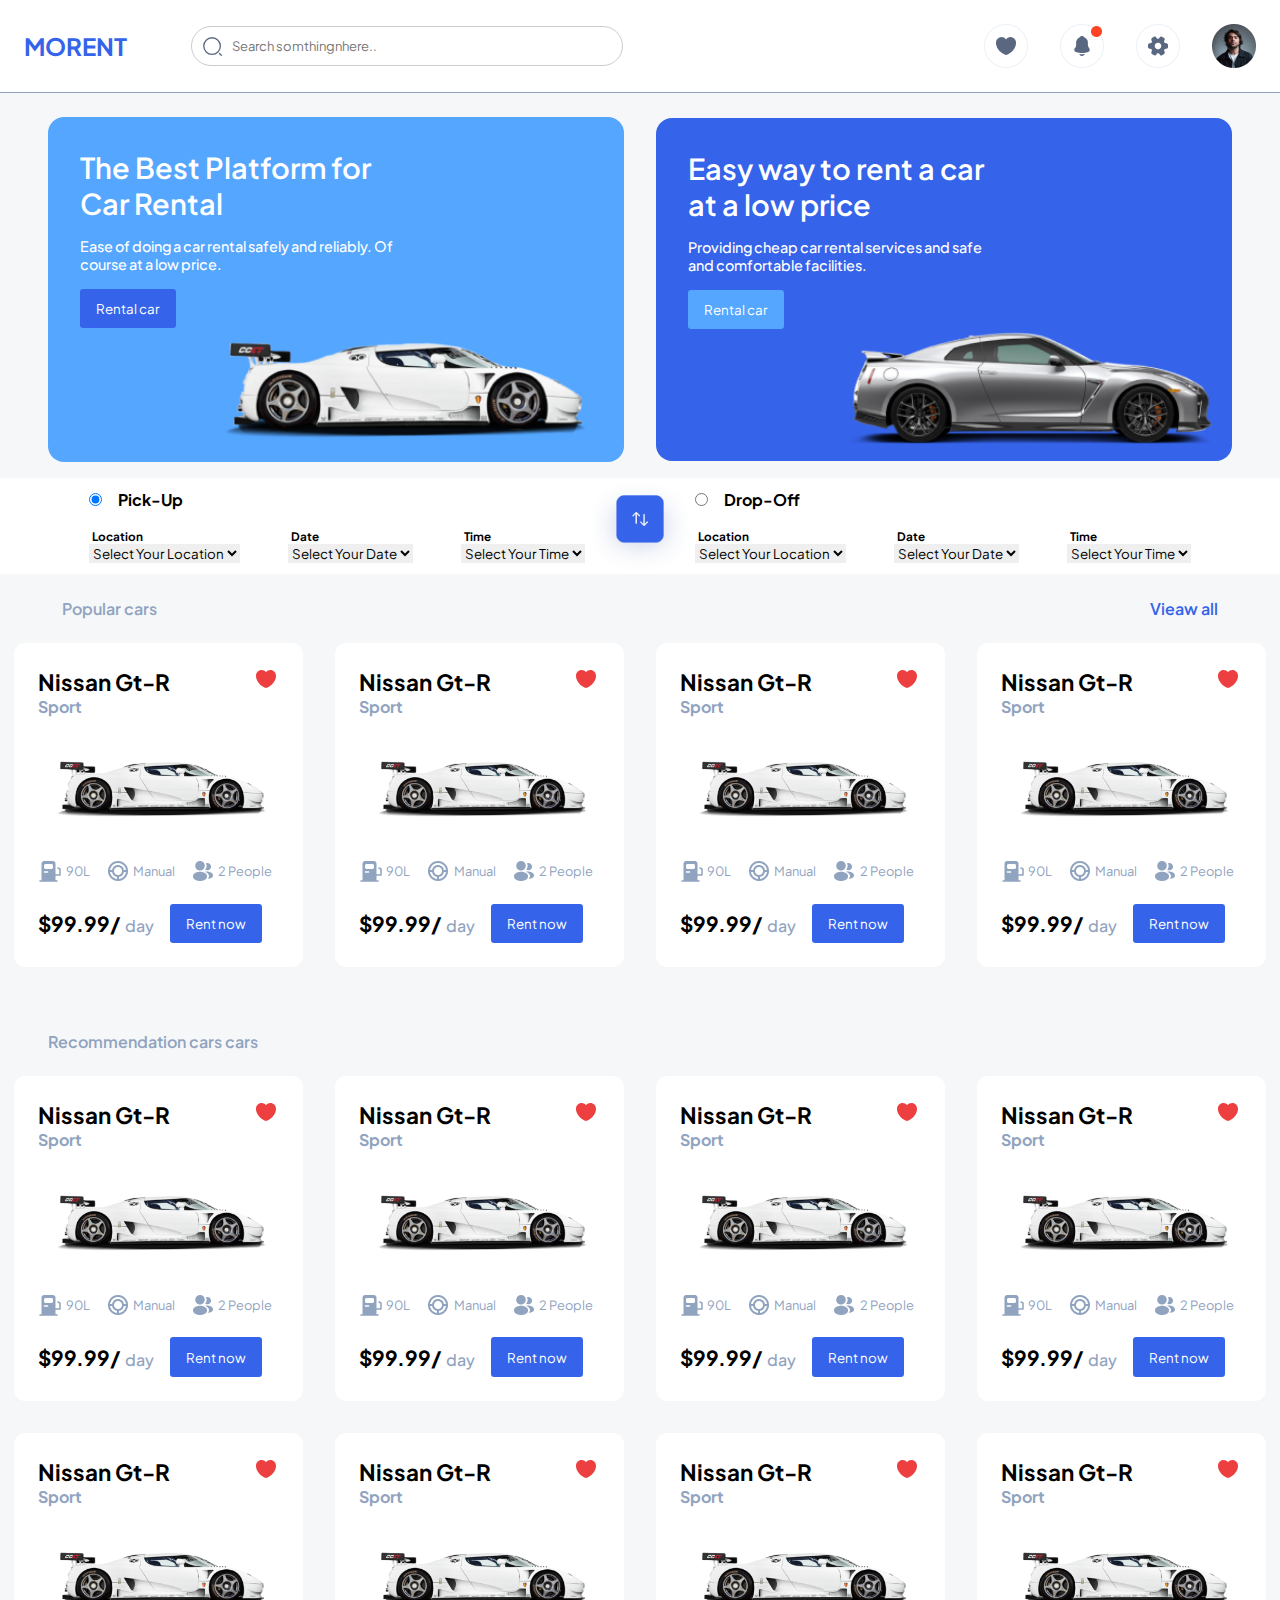
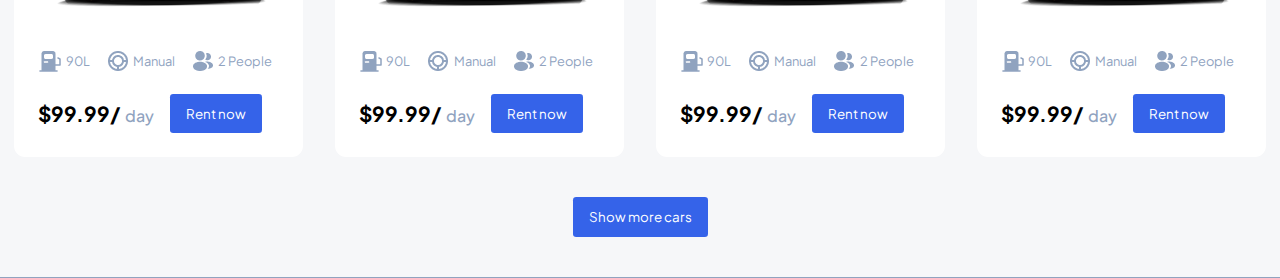
==== index.html @ 2a44aaf1 "Initial commit" ====
<!DOCTYPE html>
<html lang="en">
  <head>
    <meta charset="UTF-8" />
    <meta name="viewport" content="width=device-width, initial-scale=1.0" />
    <title>Document</title>
    <link rel="stylesheet" href="styles.css" />
  </head>
  <body>
    <nav>
      <div class="nav-1">
        <p class="title">MORENT</p>
        <div class="search-container"></div>
        <input
          type="text"
          class="search-input"
          placeholder="Search somthingnhere.."
        />
      </div>

      <div class="nav-2">
        <img src="assets/Like.png" alt="" />
        <img src="assets/Notification.png" alt="" />
        <img src="assets/Settings.png" alt="" />
        <img src="assets/Profil.png" alt="" />
      </div>
    </nav>
    <header>
      <div class="ad-1">
        <div class="ad-content">
          <p class="title-ad">The Best Platform for Car Rental</p>
          <div class="subtitle-ad">
            Ease of doing a car rental safely and reliably. Of course at a low
            price.
          </div>
          <button class="btn-ad-1">Rental car</button>
        </div>
        <img class="ad-1-img" src="assets/image 7.png" />
      </div>
      <div class="ad-2">
        <div class="ad-content">
          <p class="title-ad">Easy way to rent a car at a low price</p>
          <div class="subtitle-ad">
            Providing cheap car rental services and safe and comfortable
            facilities.
          </div>
          <button class="btn-ad-2">Rental car</button>
        </div>
        <img class="ad-2-img" src="assets/image 8.png" />
      </div>
    </header>

    <main>
      <form class="rent-details">
        <div class="pick-up">
          <label class="custom-radio">
            <input
              type="radio"
              name="pickup"
              class="radio-input"
              value="home"
              checked
            />

            <h1>Pick-Up</h1>
          </label>

          <div class="selections">
            <div class="select">
              <h3>Location</h3>
              <select class="location-select">
                <option value="">Select Your Location</option>
                <option value="location1">Location 1</option>
                <option value="location2">Location 2</option>
                <option value="location3">Location 3</option>
                <option value="location4">Location 4</option>
              </select>
            </div>
            <div class="select">
              <h3>Date</h3>
              <select class="location-select">
                <option value="">Select Your Date</option>
                <option value="date1">Date 1</option>
                <option value="date2">Date 2</option>
                <option value="date3">Date 3</option>
                <option value="date4">Date 4</option>
              </select>
            </div>
            <div class="select">
              <h3>Time</h3>
              <select class="location-select">
                <option value="">Select Your Time</option>
                <option value="time1">Time 1</option>
                <option value="time2">Time 2</option>
                <option value="time3">Time 3</option>
                <option value="time4">Time 4</option>
              </select>
            </div>
          </div>
        </div>
        <img class="switch" src="assets/Switch.png" />
        <div class="drop-of">
          <label class="custom-radio">
            <input
              type="radio"
              name="pickup"
              class="radio-input"
              value="office"
            />
            <h1>Drop-Off</h1>
          </label>
          <div class="selections">
            <div class="select">
              <h3>Location</h3>
              <select class="location-select">
                <option value="">Select Your Location</option>
                <option value="location1">Location 1</option>
                <option value="location2">Location 2</option>
                <option value="location3">Location 3</option>
                <option value="location4">Location 4</option>
              </select>
            </div>
            <div class="select">
              <h3>Date</h3>
              <select class="location-select">
                <option value="">Select Your Date</option>
                <option value="date1">Date 1</option>
                <option value="date2">Date 2</option>
                <option value="date3">Date 3</option>
                <option value="date4">Date 4</option>
              </select>
            </div>
            <div class="select">
              <h3>Time</h3>
              <select class="location-select">
                <option value="">Select Your Time</option>
                <option value="time1">Time 1</option>
                <option value="time2">Time 2</option>
                <option value="time3">Time 3</option>
                <option value="time4">Time 4</option>
              </select>
            </div>
          </div>
        </div>
      </form>
    </main>

    <section class="all-cars">
        <div class="popular-cars">
      <div class="popular-cars-details">
        <p class="popular-cars-title">Popular cars</p>
        <p class="view-all">Vieaw all</p>
      </div>
      <div class="cars">
        <div class="card">
          <div class="card-line-1">
            <div class="card-details">
              <p class="car-name">Nissan Gt-R</p>
              <p class="car-type">Sport</p>
            </div>
            <img class="heart" id="heart1" src="assets/heart.svg" />
          </div>
          <img class="card-img" src="assets/image 7.png" />
          <div class="car-details">
            <div class="gas">
              <img src="assets/gas.png" />
              <p>90L</p>
            </div>
            <div class="manual">
              <img src="assets/manual.png" />
              <p>Manual</p>
            </div>
            <div class="people">
              <img src="assets/people.png" />
              <p>2 People</p>
            </div>
          </div>
          <div class="action">
            <p class="price">&dollar;99.99/ <span>day</span></p>
            <button class="btn-ad-1">Rent now</button>
          </div>
        </div>

        <div class="card">
            <div class="card-line-1">
              <div class="card-details">
                <p class="car-name">Nissan Gt-R</p>
                <p class="car-type">Sport</p>
              </div>
              <img class="heart" id="heart2" src="assets/heart.svg" />
            </div>
            <img class="card-img" src="assets/image 7.png" />
            <div class="car-details">
              <div class="gas">
                <img src="assets/gas.png" />
                <p>90L</p>
              </div>
              <div class="manual">
                <img src="assets/manual.png" />
                <p>Manual</p>
              </div>
              <div class="people">
                <img src="assets/people.png" />
                <p>2 People</p>
              </div>
            </div>
            <div class="action">
              <p class="price">&dollar;99.99/ <span>day</span></p>
              <button class="btn-ad-1">Rent now</button>
            </div>
          </div>

          <div class="card">
            <div class="card-line-1">
              <div class="card-details">
                <p class="car-name">Nissan Gt-R</p>
                <p class="car-type">Sport</p>
              </div>
              <img class="heart" id="heart3" src="assets/heart.svg" />
            </div>
            <img class="card-img" src="assets/image 7.png" />
            <div class="car-details">
              <div class="gas">
                <img src="assets/gas.png" />
                <p>90L</p>
              </div>
              <div class="manual">
                <img src="assets/manual.png" />
                <p>Manual</p>
              </div>
              <div class="people">
                <img src="assets/people.png" />
                <p>2 People</p>
              </div>
            </div>
            <div class="action">
              <p class="price">&dollar;99.99/ <span>day</span></p>
              <button class="btn-ad-1">Rent now</button>
            </div>
          </div>

          <div class="card">
            <div class="card-line-1">
              <div class="card-details">
                <p class="car-name">Nissan Gt-R</p>
                <p class="car-type">Sport</p>
              </div>
              <img class="heart" id="heart4" src="assets/heart.svg" />
            </div>
            <img class="card-img" src="assets/image 7.png" />
            <div class="car-details">
              <div class="gas">
                <img src="assets/gas.png" />
                <p>90L</p>
              </div>
              <div class="manual">
                <img src="assets/manual.png" />
                <p>Manual</p>
              </div>
              <div class="people">
                <img src="assets/people.png" />
                <p>2 People</p>
              </div>
            </div>
            <div class="action">
              <p class="price">&dollar;99.99/ <span>day</span></p>
              <button class="btn-ad-1">Rent now</button>
            </div>
          </div>

         

          


        </div>
      </div>



      <div class="recommanded-cars">
        <div class="popular-cars-details">
          <p class="popular-cars-title">Recommendation cars cars</p>
        </div>
        <div class="cars">
          <div class="card">
            <div class="card-line-1">
              <div class="card-details">
                <p class="car-name">Nissan Gt-R</p>
                <p class="car-type">Sport</p>
              </div>
              <img class="heart" id="heart5" src="assets/heart.svg" />
            </div>
            <img class="card-img" src="assets/image 7.png" />
            <div class="car-details">
              <div class="gas">
                <img src="assets/gas.png" />
                <p>90L</p>
              </div>
              <div class="manual">
                <img src="assets/manual.png" />
                <p>Manual</p>
              </div>
              <div class="people">
                <img src="assets/people.png" />
                <p>2 People</p>
              </div>
            </div>
            <div class="action">
              <p class="price">&dollar;99.99/ <span>day</span></p>
              <button class="btn-ad-1">Rent now</button>
            </div>
          </div>
  
          <div class="card">
              <div class="card-line-1">
                <div class="card-details">
                  <p class="car-name">Nissan Gt-R</p>
                  <p class="car-type">Sport</p>
                </div>
                <img class="heart" id="heart6" src="assets/heart.svg" />
              </div>
              <img class="card-img" src="assets/image 7.png" />
              <div class="car-details">
                <div class="gas">
                  <img src="assets/gas.png" />
                  <p>90L</p>
                </div>
                <div class="manual">
                  <img src="assets/manual.png" />
                  <p>Manual</p>
                </div>
                <div class="people">
                  <img src="assets/people.png" />
                  <p>2 People</p>
                </div>
              </div>
              <div class="action">
                <p class="price">&dollar;99.99/ <span>day</span></p>
                <button class="btn-ad-1">Rent now</button>
              </div>
            </div>
  
            <div class="card">
              <div class="card-line-1">
                <div class="card-details">
                  <p class="car-name">Nissan Gt-R</p>
                  <p class="car-type">Sport</p>
                </div>
                <img class="heart" id="heart7" src="assets/heart.svg" />
              </div>
              <img class="card-img" src="assets/image 7.png" />
              <div class="car-details">
                <div class="gas">
                  <img src="assets/gas.png" />
                  <p>90L</p>
                </div>
                <div class="manual">
                  <img src="assets/manual.png" />
                  <p>Manual</p>
                </div>
                <div class="people">
                  <img src="assets/people.png" />
                  <p>2 People</p>
                </div>
              </div>
              <div class="action">
                <p class="price">&dollar;99.99/ <span>day</span></p>
                <button class="btn-ad-1">Rent now</button>
              </div>
            </div>
  
            <div class="card">
              <div class="card-line-1">
                <div class="card-details">
                  <p class="car-name">Nissan Gt-R</p>
                  <p class="car-type">Sport</p>
                </div>
                <img class="heart" id="heart8" src="assets/heart.svg" />
              </div>
              <img class="card-img" src="assets/image 7.png" />
              <div class="car-details">
                <div class="gas">
                  <img src="assets/gas.png" />
                  <p>90L</p>
                </div>
                <div class="manual">
                  <img src="assets/manual.png" />
                  <p>Manual</p>
                </div>
                <div class="people">
                  <img src="assets/people.png" />
                  <p>2 People</p>
                </div>
              </div>
              <div class="action">
                <p class="price">&dollar;99.99/ <span>day</span></p>
                <button class="btn-ad-1">Rent now</button>
              </div>
            </div>
  
           
            <div class="card">
                <div class="card-line-1">
                  <div class="card-details">
                    <p class="car-name">Nissan Gt-R</p>
                    <p class="car-type">Sport</p>
                  </div>
                  <img class="heart" id="heart9" src="assets/heart.svg" />
                </div>
                <img class="card-img" src="assets/image 7.png" />
                <div class="car-details">
                  <div class="gas">
                    <img src="assets/gas.png" />
                    <p>90L</p>
                  </div>
                  <div class="manual">
                    <img src="assets/manual.png" />
                    <p>Manual</p>
                  </div>
                  <div class="people">
                    <img src="assets/people.png" />
                    <p>2 People</p>
                  </div>
                </div>
                <div class="action">
                  <p class="price">&dollar;99.99/ <span>day</span></p>
                  <button class="btn-ad-1">Rent now</button>
                </div>
              </div>

              <div class="card">
                <div class="card-line-1">
                  <div class="card-details">
                    <p class="car-name">Nissan Gt-R</p>
                    <p class="car-type">Sport</p>
                  </div>
                  <img class="heart" id="heart10" src="assets/heart.svg" />
                </div>
                <img class="card-img" src="assets/image 7.png" />
                <div class="car-details">
                  <div class="gas">
                    <img src="assets/gas.png" />
                    <p>90L</p>
                  </div>
                  <div class="manual">
                    <img src="assets/manual.png" />
                    <p>Manual</p>
                  </div>
                  <div class="people">
                    <img src="assets/people.png" />
                    <p>2 People</p>
                  </div>
                </div>
                <div class="action">
                  <p class="price">&dollar;99.99/ <span>day</span></p>
                  <button class="btn-ad-1">Rent now</button>
                </div>
              </div>

              <div class="card">
                <div class="card-line-1">
                  <div class="card-details">
                    <p class="car-name">Nissan Gt-R</p>
                    <p class="car-type">Sport</p>
                  </div>
                  <img class="heart" id="heart11" src="assets/heart.svg" />
                </div>
                <img class="card-img" src="assets/image 7.png" />
                <div class="car-details">
                  <div class="gas">
                    <img src="assets/gas.png" />
                    <p>90L</p>
                  </div>
                  <div class="manual">
                    <img src="assets/manual.png" />
                    <p>Manual</p>
                  </div>
                  <div class="people">
                    <img src="assets/people.png" />
                    <p>2 People</p>
                  </div>
                </div>
                <div class="action">
                  <p class="price">&dollar;99.99/ <span>day</span></p>
                  <button class="btn-ad-1">Rent now</button>
                </div>
              </div>

              <div class="card">
                <div class="card-line-1">
                  <div class="card-details">
                    <p class="car-name">Nissan Gt-R</p>
                    <p class="car-type">Sport</p>
                  </div>
                  <img class="heart" id="heart12" src="assets/heart.svg" />
                </div>
                <img class="card-img" src="assets/image 7.png" />
                <div class="car-details">
                  <div class="gas">
                    <img src="assets/gas.png" />
                    <p>90L</p>
                  </div>
                  <div class="manual">
                    <img src="assets/manual.png" />
                    <p>Manual</p>
                  </div>
                  <div class="people">
                    <img src="assets/people.png" />
                    <p>2 People</p>
                  </div>
                </div>
                <div class="action">
                  <p class="price">&dollar;99.99/ <span>day</span></p>
                  <button class="btn-ad-1">Rent now</button>
                </div>
              </div>
  
            
  
  
          </div>
        </div>
        <button class="btn-ad-1">Show more cars</button>
    
    </section>
   
  </body>
</html>
---- styles.css ----
@import url('https://fonts.googleapis.com/css2?family=Plus+Jakarta+Sans:ital,wght@0,200..800;1,200..800&display=swap');

* {
    margin: 0;
    padding: 0;
    box-sizing: border-box;
    font-family: 'Plus Jakarta Sans', sans-serif;
    
}
body{
  
  
    font-size: 10px;
    background-color: var(--third-color);
}
:root {
    --primary-color: #3563E9;
    --secondary-color:#54A6FF;
    --third-color:#F6F7F9;
    --green-color:#90A3BF;
}
nav{

    width: 100%;
    background-color: white;
    display: flex;
    align-items: center;
    justify-content: space-between;
    gap: 2rem;
    padding: 1.5rem ;
    border-bottom: 1px solid var(--green-color);
   
}
.nav-1{
    display: flex;
    align-items: center;
    gap: 2rem;

}
.title{
color: var(--primary-color);
font-size: 1.5rem;
font-weight: 700;
}



.search-container {
    position: relative;
}

.search-input {
    padding-left: 40px; 
    height: 2.5rem;
    width: 27rem;
    font-size: 13px;
    border-radius: 7rem;
    border: 1px solid #ccc;
}



.search-input {
    background: url('assets/search-normal.svg') no-repeat 10px center;
    background-size: 21px 21px; 
}
.nav-2{
    display: flex;
    align-items: center;
    gap: 2rem;
  

}

header{
    display: flex;
    align-items: center;
    justify-content: center;
    gap:2rem;
    margin-top: 1.5rem;
}
main{
    margin-top: 1rem;
    background-color: white;
}

.ad-1{ 
  width: 45%;
  border-radius: 1rem;
  background-color: var(--secondary-color);
  padding: 2rem 1rem 0.9rem 2rem;
  display: flex;
  flex-direction: column;

}
.ad-content{
    width: 60%;
    display: flex;
    flex-direction: column;
    align-items: flex-start;
    gap: 1rem;
}
.title-ad{
    font-size: 1.8rem;
    font-weight: 600;
    color: white;
}
.subtitle-ad{
  font-size: 0.9rem;
  font-weight: 500;
  color: white;
}
.btn-ad-1{
    background-color: var(--primary-color);
    color: white;
    border-radius: 0.2rem;
    padding: 0.7rem 1rem;
    border: 0px solid white;
}
.ad-1-img{
    align-self: flex-end;     
    width: 26rem;       
    height: auto; 
}



.ad-2{ 
    width: 45%;
    border-radius: 1rem;
    background-color: var(--primary-color);
    padding: 2rem 1rem 0.9rem 2rem;
    display: flex;
    flex-direction: column;
  }
  .btn-ad-2{
    background-color: var(--secondary-color);
    color: white;
    border-radius: 0.2rem;
    padding: 0.7rem 1rem;
    border: 0px solid white;
}
.ad-2-img{
   align-self: flex-end;   
    width: 23rem;      
    height: auto; 
}

.rent-details{
    display: flex;
   align-items: center;
   justify-content: center;
}
.rent-details label{
    display: flex;
    align-items: center;
    justify-content: center;
    gap: 1rem;
    font-size: 0.5rem;
    font-weight: 600;
   
}
.selections{
    display: flex;
    align-items: center;
    justify-content: center;
    gap: 3rem;
}
.pick-up , .drop-of{
    display: flex;
    flex-direction: column;
    align-items: flex-start;
    gap: 1.2rem;
}

.switch{
    height: 6rem;
}
.select{
    display: flex;
    flex-direction: column;
   
}
select{
    border: none;
}
.selections .select h3{
    margin-left: 0.2rem;
}
.all-cars{
    display: flex;
    flex-direction: column;
    align-items: center;
    justify-content: center;
    gap: 2.5rem;
    padding-bottom: 2.5rem;
    border-bottom: 1px solid var(--green-color);
}
.cars{
    display: flex;
    flex-wrap: wrap;
flex: 0 0 25%;
    margin: auto;
    justify-content: center;
    gap: 2rem;
}



.popular-cars-details{
    display: flex;
    align-items: center;
    justify-content: space-between;
    margin: 1.5rem 3rem;
}
.popular-cars-title{
    color: var(--green-color);
    font-size: 1rem;
    font-weight: 600;
}
.view-all{
    font-size: 1rem;
    font-weight: 600;
    color: var(--primary-color);
}


.card{
    display: flex;
    align-items: flex-start;
    flex-direction: column;
   
    background-color: white;
    width: fit-content;
    padding: 1.5rem;
    border-radius: 0.7rem;
    gap:1.3rem
}
.card-img{
    height: 4.3rem;
    margin: 1rem 0;
    
}
.card-line-1{
display: flex;
gap:5.2rem;
align-items: baseline;

}
.card-details{
    display: flex;
    align-items: flex-start;
    flex-direction: column;
}

.car-details{
    display: flex;
    align-items: center;
    justify-content: space-evenly;
    gap: 1rem;
}
.gas , .manual , .people{
    display: flex;
    align-items: center;
    gap: 0.2rem;
}
.action{
    display: flex;
    align-items: center;
    justify-content: space-evenly;
}
.car-name{
    font-size: 1.4rem;
    font-weight: 700;
}
.car-type{
    font-size: 1rem;
    font-weight: 700;
  color: var(--green-color);
}
.car-details{
    font-size: 0.8rem;
    font-weight: 400;
    color: var(--green-color);
}
.action{
    display: flex;
    align-items: center;
    gap: 1rem;
}

.price{
    font-weight: 700;
    font-size: 1.3rem;
}
.price span{
    font-size: 1rem;
    font-weight: 500;
    color: var(--green-color);  
}
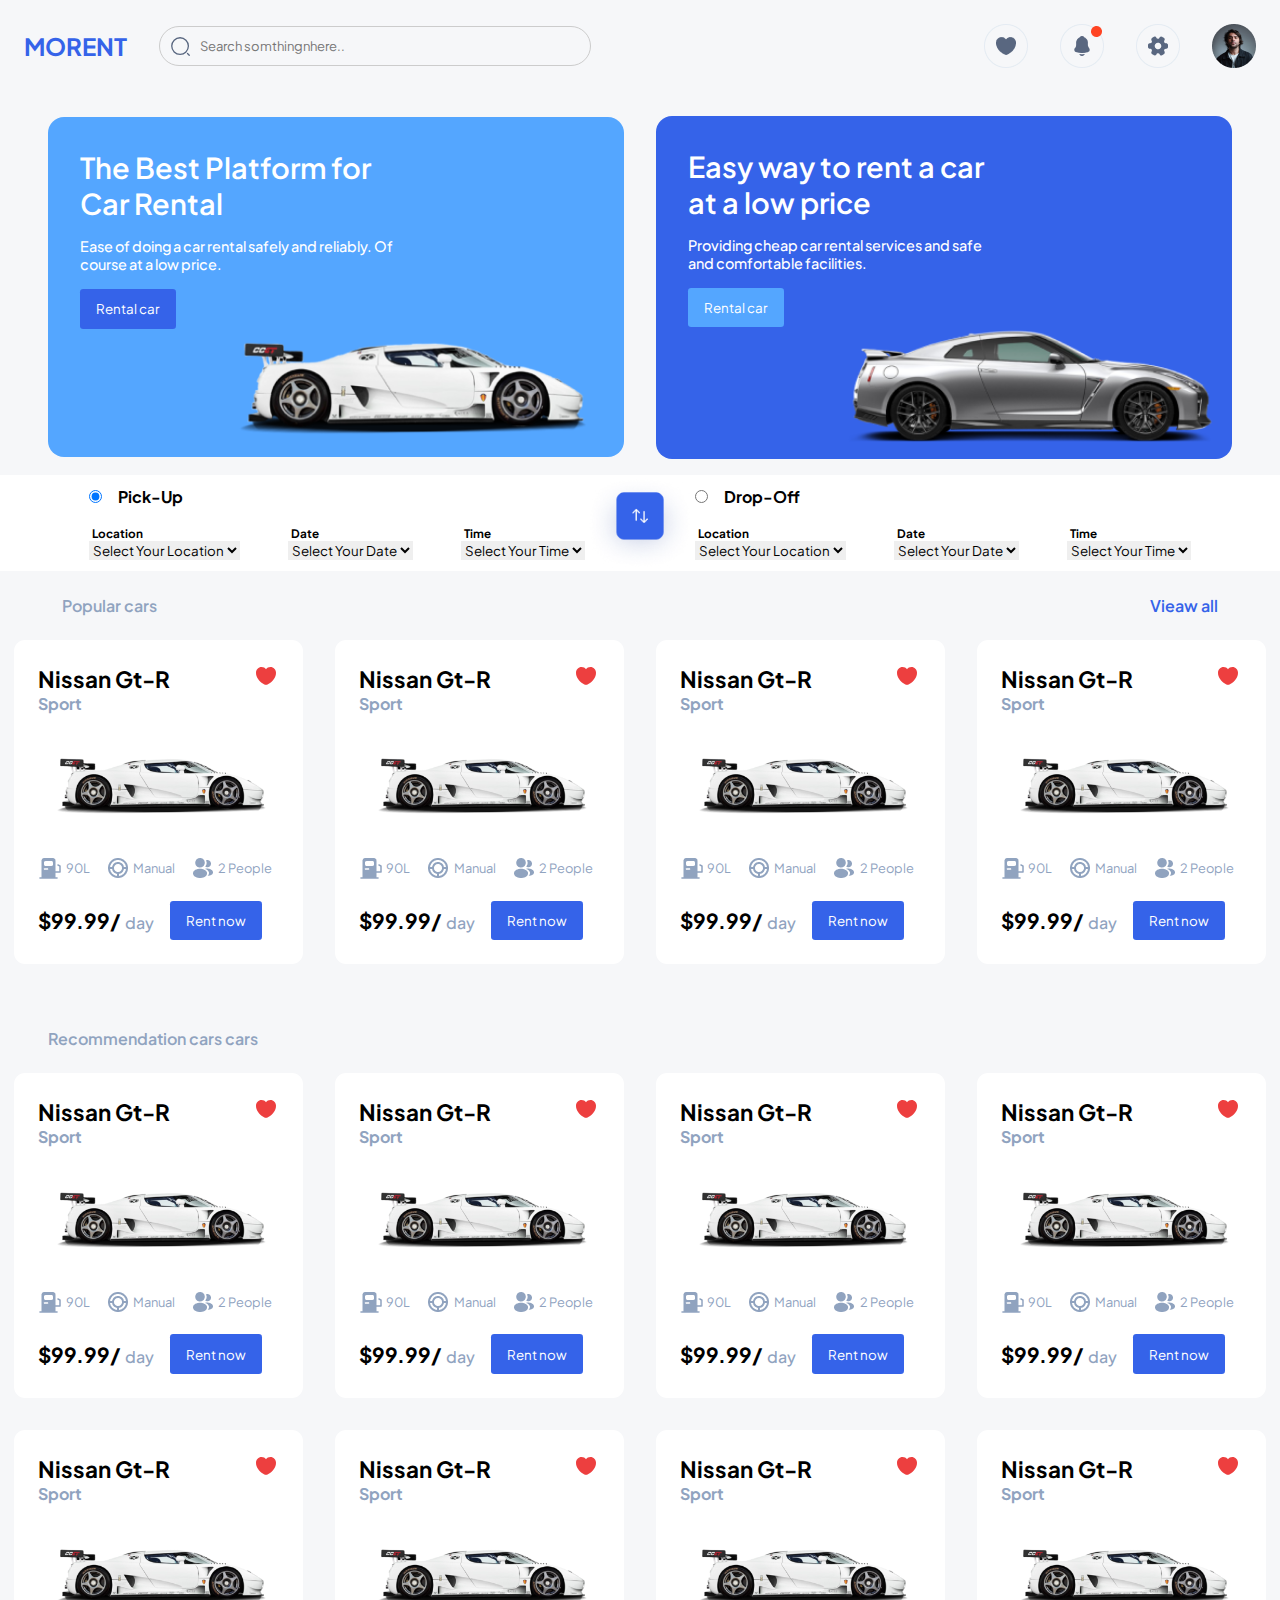
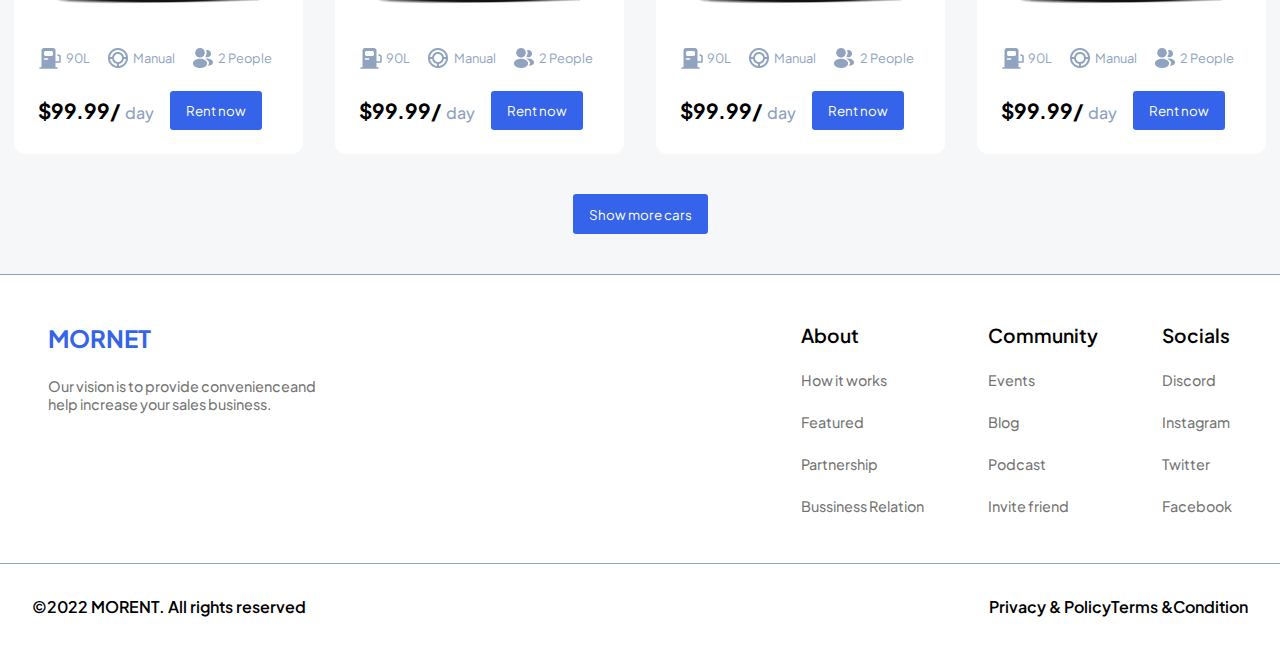
==== commit 625f9fa5: "finiching responsive" ====
--- a/index.html
+++ b/index.html
@@ -7,15 +7,17 @@
     <link rel="stylesheet" href="styles.css" />
   </head>
   <body>
+    
     <nav>
       <div class="nav-1">
         <p class="title">MORENT</p>
-        <div class="search-container"></div>
-        <input
+        <div class="search-container">
+        <input 
           type="text"
-          class="search-input"
+          class="search-input" 
           placeholder="Search somthingnhere.."
         />
+      </div>
       </div>
 
       <div class="nav-2">
@@ -24,7 +26,9 @@
         <img src="assets/Settings.png" alt="" />
         <img src="assets/Profil.png" alt="" />
       </div>
+      
     </nav>
+
     <header>
       <div class="ad-1">
         <div class="ad-content">
@@ -524,6 +528,80 @@
         <button class="btn-ad-1">Show more cars</button>
     
     </section>
+    <footer>
+<ul class="main-footer">
+    <li class="list-1">
+        <p class="title">
+MORNET
+        </p>
+        <pre class="f-subtitle">
+Our vision is to provide convenienceand
+help increase your sales business.
+        </pre>
+    </li>
+    <li>
+      <p class="mini-title">
+About
+      </p> 
+      <p class="f-subtitle">
+        How it works
+      </p>
+      <p class="f-subtitle">
+        Featured
+      </p>
+      <p class="f-subtitle">
+        Partnership
+      </p>
+      <p class="f-subtitle">
+        Bussiness Relation
+      </p> 
+    </li>
+    <li>
+        <p class="mini-title">
+            Community
+                  </p> 
+                  <p class="f-subtitle">
+                    Events
+                  </p>
+                  <p class="f-subtitle">
+                   Blog
+                  </p>
+                  <p class="f-subtitle">
+                    Podcast
+                  </p>
+                  <p class="f-subtitle">
+                    Invite friend
+                  </p>   
+    </li>
+    <li>
+        <p class="mini-title">
+          Socials
+                  </p> 
+                  <p class="f-subtitle">
+                    Discord
+                  </p>
+                  <p class="f-subtitle">
+                    Instagram
+                  </p>
+                  <p class="f-subtitle">
+                    Twitter
+                  </p>
+                  <p class="f-subtitle">
+                    Facebook
+                  </p>    
+    </li>
+</ul>
+<div class="privacy-policy">
+    <p>©2022 MORENT. All rights reserved</p>
+    <p>Privacy &amp; Policy</p>
+    <p>Terms &amp;Condition</p>
+</div>
+
+
+
+
+    </footer>
+
    
   </body>
 </html>
--- a/styles.css
+++ b/styles.css
@@ -22,15 +22,16 @@
 nav{
 
     width: 100%;
-    background-color: white;
+    
     display: flex;
     align-items: center;
     justify-content: space-between;
     gap: 2rem;
     padding: 1.5rem ;
-    border-bottom: 1px solid var(--green-color);
-   
-}
+    
+}
+
+
 .nav-1{
     display: flex;
     align-items: center;
@@ -47,9 +48,11 @@
 
 .search-container {
     position: relative;
+    display: block;
 }
 
 .search-input {
+    
     padding-left: 40px; 
     height: 2.5rem;
     width: 27rem;
@@ -61,6 +64,7 @@
 
 
 .search-input {
+   
     background: url('assets/search-normal.svg') no-repeat 10px center;
     background-size: 21px 21px; 
 }
@@ -73,6 +77,8 @@
 }
 
 header{
+    
+   
     display: flex;
     align-items: center;
     justify-content: center;
@@ -119,7 +125,7 @@
 }
 .ad-1-img{
     align-self: flex-end;     
-    width: 26rem;       
+    width: 25rem;       
     height: auto; 
 }
 
@@ -298,3 +304,120 @@
     font-weight: 500;
     color: var(--green-color);  
 }
+
+
+.main-footer{
+    display: flex;
+  justify-content: center;
+   background-color: white;
+   padding: 3rem;
+   gap: 4rem;
+}
+.list-1{
+margin-right: auto;
+}
+
+.main-footer li{
+    display: flex;
+    flex-direction: column;
+    
+    gap:1.5rem;
+}
+.mini-title{
+    font-size: 1.2rem;
+    font-weight: 600;
+}
+.f-subtitle{
+   font-size: 0.9rem; 
+   font-weight: 500;
+   color: #13131399;
+ 
+}
+
+.privacy-policy{
+    display: flex;
+    flex-wrap: wrap;
+    justify-content: center;
+    align-items: center;
+    font-size: 1rem;
+    font-weight: 600; 
+    padding: 2rem;
+    background-color: white;
+    border-top: 1px solid var(--green-color);
+}
+.privacy-policy > :first-child{
+   margin-right: auto;
+   
+}
+
+
+
+
+@media (max-width: 1136px) {
+  .selections{
+gap:0.5rem
+  }  
+}
+@media (max-width: 964px) {
+    .rent-details {
+        flex-direction: column;
+        align-items: center;
+        justify-content: center;
+        
+    }
+    .switch {
+       height: 4.5rem;
+    }
+}
+@media (max-width: 932px) {
+    .search-input {
+        width: 15rem;
+    } 
+ }
+ @media (max-width: 884px) {
+    .ad-1-img  {
+        width: 20rem;
+    } 
+    .ad-2-img{
+        width:18rem;
+
+    }
+ }
+ @media (max-width: 884px) {
+    .main-footer{
+        gap: 0.5rem;
+    } 
+ }
+ @media (max-width: 768px) {
+
+
+nav{
+    margin-bottom: 0;
+}
+header{
+   flex-direction: column;
+}
+.ad-1 , .ad-2{
+    width: 90%;
+}
+
+}
+
+
+@media (max-width: 575px) {
+   .main-footer{
+  flex-wrap: wrap;
+   
+   } 
+}
+@media (max-width: 470px) {
+    nav{
+        gap:0;
+    }
+    .nav-2 {
+        gap:0.4rem;
+    }
+    .selections{
+flex-wrap: wrap;
+    }
+}